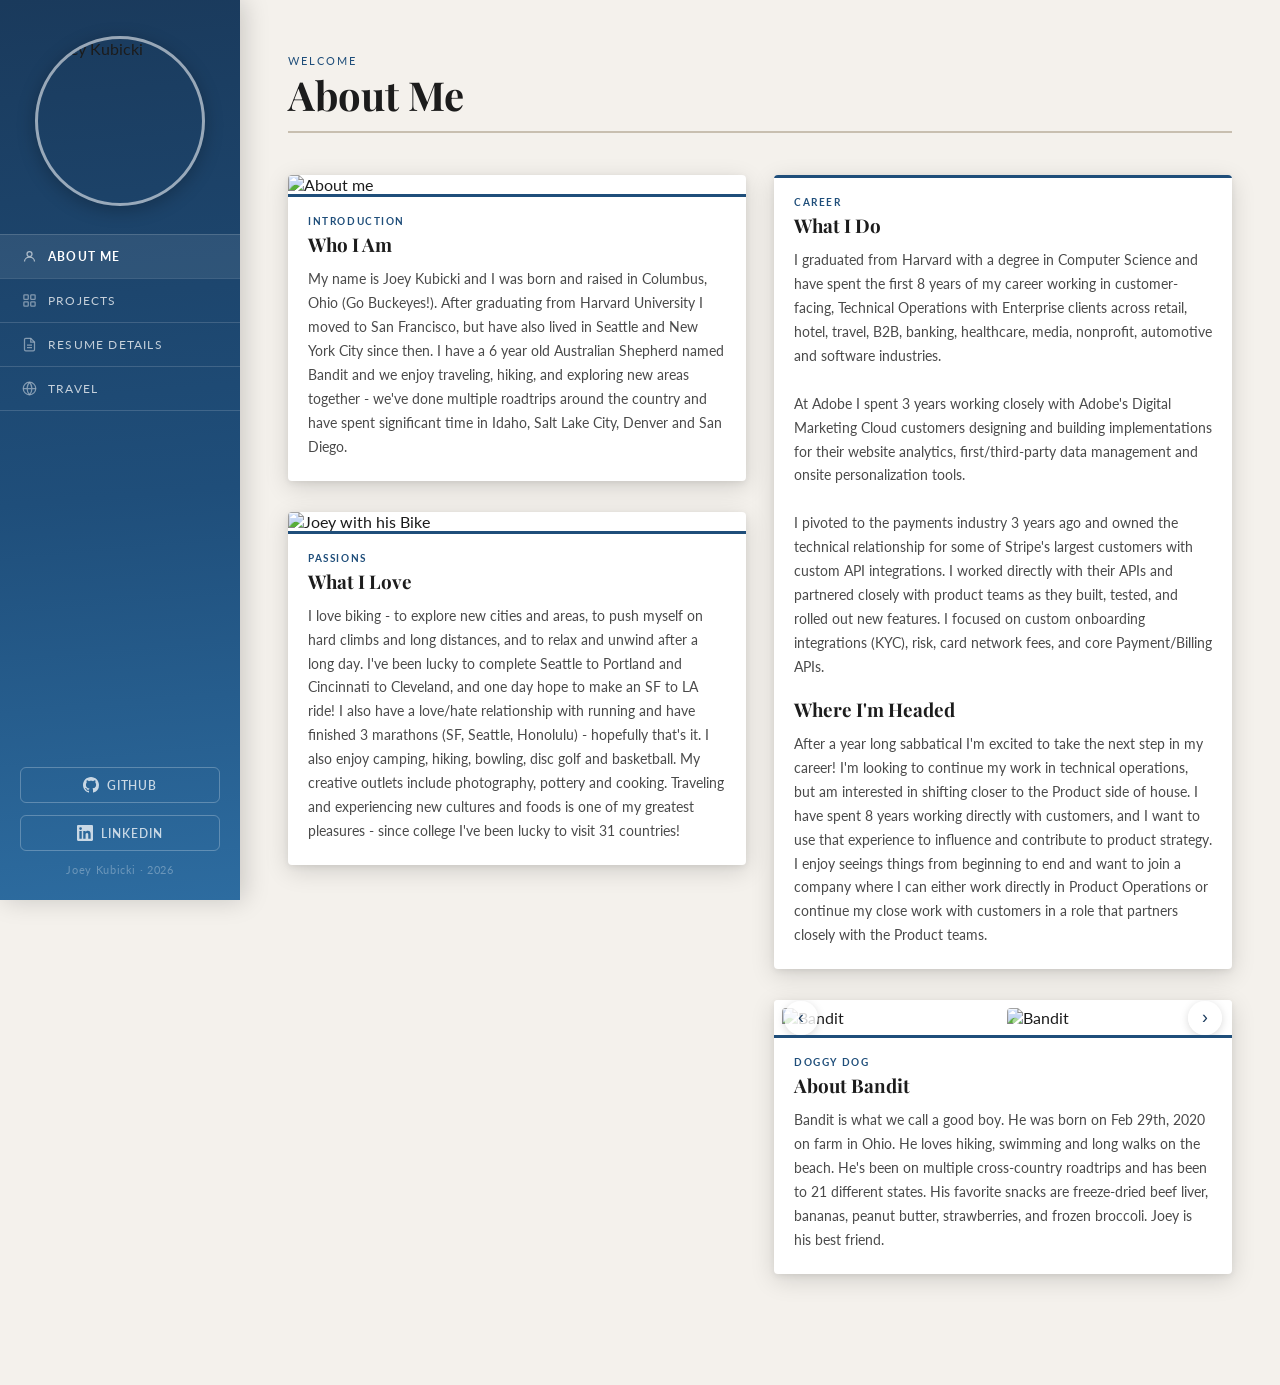
==== index.html @ 1643d54f "update project photos, compression, nav order" ====
<!DOCTYPE html>
<html lang="en">
<head>
  <meta charset="UTF-8" />
  <meta name="viewport" content="width=device-width, initial-scale=1.0"/>
  <title>Joey Kubicki</title>
  <link rel="icon" type="image/png" href="photos/favicon.ico" />
  <link href="https://fonts.googleapis.com/css2?family=Playfair+Display:ital,wght@0,400;0,700;1,400&family=Lato:wght@300;400;700&display=swap" rel="stylesheet"/>
  <link rel="stylesheet" href="styles.css" />
</head>
<body>
<div class="layout">

  <!-- ── MOBILE HEADER ── -->
  <header class="mobile-header">
    <button class="hamburger" id="hamburger" aria-label="Open menu">
      <span></span><span></span><span></span>
    </button>
    <span class="mobile-name">Joey Kubicki</span>
  </header>
  <div class="mobile-overlay" id="mobile-overlay"></div>

  <!-- ── SIDEBAR ── -->
  <aside class="sidebar" id="sidebar">

    <div class="profile-wrap">
      <img src="https://joeykubicki.com/photos/joey-headshot.jpeg" alt="Joey Kubicki" />
    </div>

    <nav>
      <button class="nav-btn active" data-target="about">
        <svg viewBox="0 0 24 24" fill="none" stroke="currentColor" stroke-width="2">
          <circle cx="12" cy="8" r="4"/><path d="M4 20c0-4 3.6-7 8-7s8 3 8 7"/>
        </svg>
        About Me
      </button>
      <button class="nav-btn" data-target="projects">
        <svg viewBox="0 0 24 24" fill="none" stroke="currentColor" stroke-width="2">
          <rect x="3" y="3" width="7" height="7" rx="1"/><rect x="14" y="3" width="7" height="7" rx="1"/>
          <rect x="3" y="14" width="7" height="7" rx="1"/><rect x="14" y="14" width="7" height="7" rx="1"/>
        </svg>
        Projects
      </button>
      <button class="nav-btn" data-target="resume">
        <svg viewBox="0 0 24 24" fill="none" stroke="currentColor" stroke-width="2">
          <path d="M14 2H6a2 2 0 0 0-2 2v16a2 2 0 0 0 2 2h12a2 2 0 0 0 2-2V8z"/>
          <polyline points="14 2 14 8 20 8"/>
          <line x1="8" y1="13" x2="16" y2="13"/>
          <line x1="8" y1="17" x2="16" y2="17"/>
        </svg>
        Resume Details
      </button>
      <button class="nav-btn" data-target="travel">
        <svg viewBox="0 0 24 24" fill="none" stroke="currentColor" stroke-width="2">
          <circle cx="12" cy="12" r="10"/><path d="M2 12h20M12 2a15 15 0 0 1 0 20M12 2a15 15 0 0 0 0 20"/>
        </svg>
        Travel
      </button>
    </nav>

    <div class="sidebar-bottom">
      <a href="https://github.com/joeykubicki" target="_blank" class="github-btn">
    <svg viewBox="0 0 24 24" fill="currentColor" width="16" height="16">
      <path d="M12 0C5.37 0 0 5.37 0 12c0 5.31 3.435 9.795 8.205 11.385.6.105.825-.255.825-.57 0-.285-.015-1.23-.015-2.235-3.015.555-3.795-.735-4.035-1.41-.135-.345-.72-1.41-1.23-1.695-.42-.225-1.02-.78-.015-.795.945-.015 1.62.87 1.845 1.23 1.08 1.815 2.805 1.305 3.495.99.105-.78.42-1.305.765-1.605-2.67-.3-5.46-1.335-5.46-5.925 0-1.305.465-2.385 1.23-3.225-.12-.3-.54-1.53.12-3.18 0 0 1.005-.315 3.3 1.23.96-.27 1.98-.405 3-.405s2.04.135 3 .405c2.295-1.56 3.3-1.23 3.3-1.23.66 1.65.24 2.88.12 3.18.765.84 1.23 1.905 1.23 3.225 0 4.605-2.805 5.625-5.475 5.925.435.375.81 1.095.81 2.22 0 1.605-.015 2.895-.015 3.3 0 .315.225.69.825.57A12.02 12.02 0 0 0 24 12c0-6.63-5.37-12-12-12z"/>
    </svg>
    GitHub
  </a>
      <a href="https://www.linkedin.com/in/joey-kubicki-21ba99b0/" target="_blank" class="linkedin-btn">
        <svg viewBox="0 0 24 24" fill="currentColor" width="16" height="16">
          <path d="M20.45 20.45h-3.554v-5.569c0-1.328-.027-3.037-1.852-3.037-1.853 0-2.136 1.445-2.136 2.939v5.667H9.354V9h3.414v1.561h.046c.477-.9 1.637-1.85 3.37-1.85 3.601 0 4.267 2.37 4.267 5.455v6.286zM5.337 7.433a2.062 2.062 0 0 1-2.063-2.065 2.064 2.064 0 1 1 2.063 2.065zm1.782 13.019H3.555V9h3.564v11.452zM22.225 0H1.771C.792 0 0 .774 0 1.729v20.542C0 23.227.792 24 1.771 24h20.451C23.2 24 24 23.227 24 22.271V1.729C24 .774 23.2 0 22.222 0h.003z"/>
        </svg>
        LinkedIn
      </a>
      <div class="sidebar-footer">Joey Kubicki · 2026</div>
    </div>

  </aside>

  <!-- ── MAIN ── -->
  <main class="main">

    <!-- ══ ABOUT ME ══ -->
    <section id="about" class="section active">
      <div class="section-header">
        <div class="section-label">Welcome</div>
        <h1 class="section-title">About Me</h1>
      </div>
      <div class="newspaper-grid">

        <!-- TILE 1 — real photo -->
        <div class="news-tile">
          <div class="tile-photo">
            <img src="https://joeykubicki.com/photos/about-me-me.jpeg" alt="About me" />
          </div>
          <div class="tile-body">
            <div class="tile-kicker">Introduction</div>
            <div class="tile-headline">Who I Am</div>
            <p class="tile-copy">My name is Joey Kubicki and I was born and raised in Columbus, Ohio (Go Buckeyes!). After graduating from Harvard University I moved to San Francisco, but have also lived in Seattle and New York City since then. 
              I have a 6 year old Australian Shepherd named Bandit and we enjoy traveling, hiking, and exploring new areas together - we've done multiple roadtrips around the country and have spent significant time in Idaho, Salt Lake City, Denver and San Diego. </p>
          </div>
        </div>

        <!-- TILE 2 — placeholder -->
        <div class="news-tile">
          <div class="tile-photo">
            <div class="tile-photo">
            <img src="https://joeykubicki.com/photos/wil-1.jpeg" alt="Joey with his Bike" />
          </div>
          </div>
          <div class="tile-body">
            <div class="tile-kicker">Passions</div>
            <div class="tile-headline">What I Love</div>
            <p class="tile-copy">I love biking - to explore new cities and areas, to push myself on hard climbs and long distances, and to relax and unwind after a long day.
              I've been lucky to complete Seattle to Portland and Cincinnati to Cleveland, and one day hope to make an SF to LA ride! I also have a love/hate relationship with running and have finished 3 marathons (SF, Seattle, Honolulu) - hopefully that's it. 
              I also enjoy camping, hiking, bowling, disc golf and basketball. My creative outlets include photography, pottery and cooking. Traveling and experiencing new cultures and foods is one of my greatest pleasures - since college I've been lucky to visit 31 countries!
               </p>
          </div>
        </div>

        <!-- TILE 3 — placeholder -->
        <div class="news-tile">
          <div class="tile-body">
            <div class="tile-kicker">Career</div>
            <div class="tile-headline">What I Do</div>
            <p class="tile-copy">I graduated from Harvard with a degree in Computer Science and have spent the first 8 years of my career working in customer-facing, Technical Operations 
              with Enterprise clients across retail, hotel, travel, B2B, banking, healthcare, media, nonprofit, automotive and software industries.<br><br>
              
              At Adobe I spent 3 years working closely with Adobe's Digital Marketing Cloud customers designing and building implementations for their website analytics, first/third-party data management and onsite personalization tools.
              
              <br><br>I pivoted to the payments industry 3 years ago and owned the technical relationship for some of Stripe's largest customers with custom API integrations. I worked directly with their APIs
              and partnered closely with product teams as they built, tested, and rolled out new features. I focused on custom onboarding integrations (KYC), risk, card network fees, and core Payment/Billing APIs.</p>

              <br>
              <div class="tile-headline">Where I'm Headed</div>
              <p class="tile-copy">After a year long sabbatical I'm excited to take the next step in my career! I'm looking to continue my work in technical operations, but am interested in shifting closer to the Product side of house.
                I have spent 8 years working directly with customers, and I want to use that experience to influence and contribute to product strategy. I enjoy seeings things from beginning to end and want to join a company where I can
                either work directly in Product Operations or continue my close work with customers in a role that partners closely with the Product teams.

              </p>
          </div>
        </div>

                    <div class="news-tile">
              <div class="tile-photo tile-carousel">
                <div class="carousel-track" id="track-bandit">
                  <div class="carousel-slide-pair">
                    <div class="pair-photo">
                      <img src="https://joeykubicki.com/photos/bandit-1.jpg" alt="Bandit" />
                    </div>
                    <div class="pair-photo">
                      <img src="https://joeykubicki.com/photos/bandit-2.jpg" alt="Bandit" />
                    </div>
                  </div>
                  <div class="carousel-slide-pair">
                    <div class="pair-photo">
                      <img src="https://joeykubicki.com/photos/bandit-3.jpeg" alt="Bandit" />
                    </div>
                    <div class="pair-photo">
                      <img src="https://joeykubicki.com/photos/bandit-4.jpg" alt="Bandit" />
                    </div>
                  </div>
                  <div class="carousel-slide-pair">
                    <div class="pair-photo">
                      <img src="https://joeykubicki.com/photos/bandit-5.jpg" alt="Bandit" />
                    </div>
                    <div class="pair-photo">
                      <img src="https://joeykubicki.com/photos/bandit-6.jpeg" alt="Bandit" />
                    </div>
                  </div>
                </div><!-- closes carousel-track -->
                <button class="carousel-btn carousel-prev" onclick="slidePair('bandit',-1)">&#8249;</button>
                <button class="carousel-btn carousel-next" onclick="slidePair('bandit', 1)">&#8250;</button>
                <div class="carousel-dots" id="dots-bandit">
                  <button class="carousel-dot active" onclick="goToPair('bandit',0)"></button>
                  <button class="carousel-dot" onclick="goToPair('bandit',1)"></button>
                  <button class="carousel-dot" onclick="goToPair('bandit',2)"></button>
                </div>
              </div><!-- closes tile-photo tile-carousel -->
              <div class="tile-body">
                <div class="tile-kicker">Doggy Dog</div>
                <div class="tile-headline">About Bandit</div>
                <p class="tile-copy">Bandit is what we call a good boy. He was born on Feb 29th, 2020 on farm in Ohio. He loves hiking, swimming and long walks on the beach. He's been on multiple cross-country roadtrips and has been to 21 different states.
                  His favorite snacks are freeze-dried beef liver, bananas, peanut butter, strawberries, and frozen broccoli. Joey is his best friend.</p>
              </div>
            </div><!-- closes news-tile -->

      </div>
    </section>

    <!-- ══ TRAVEL ══ -->
    <section id="travel" class="section">
      <div class="section-header">
        <div class="section-label">Adventures</div>
        <h1 class="section-title">Travel</h1>
      </div>
      <div class="trip-tiles">

        <!-- TRIP 1: New Zealand -->
        <div class="trip-tile">
          <div class="trip-left">
            <div class="trip-title">Australia & New Zealand</div>
            <div class="trip-subtitle">January 2026</div>
            <div class="trip-rule"></div>
            <p class="trip-text">A week down under followed by a 12-day roadtrip through Middle Earth! I spent a week in Sydney relaxing at the beaches and exploring the city.
              In a surreal moment, I was able to visit a viewpoint of the Opera House and Harbour Bridge that I drew when I was in high school. After a warm week I headed over Christchurch, NZ
              and picked up my solo campervan for a 12 day adventure. Every day was a mini adventure full of surprise - discovering all the local birds (best song goes to the Tui and most beautiful the Kea), 
              jumping into the cold glacier lakes (miserably refreshing), hiking up into the mountains near glaciers and waterfalls, finding random disc golf courses in small towns and waking up at night only to 
              find a sky full of bright stars and galaxies.
              <br><br>
              <strong>Highlights:</strong> Hiking the Mueller Hut Route, Roy's Peak (for sunrise), and Gertrude's Saddle, seeing a Kea up close (world's only alpine parrot), swimming in Lake Pukaki and Lake Wanaka
            </p>
          </div>
          <div class="carousel" id="carousel-nz">
            <div class="carousel-track" id="track-nz">
              <div class="carousel-slide">
                <img src="https://joeykubicki.com/photos/nz-3.jpg" alt="Sydney Opera House" />
              </div>
              <div class="carousel-slide">
                <img src="https://joeykubicki.com/photos/nz-1.jpg" alt="Mt. Roy" />
              </div>
              <div class="carousel-slide">
                <img src="https://joeykubicki.com/photos/nz-2.jpg" alt="New Zealand" />
              </div>
              <div class="carousel-slide">
                <img src="https://joeykubicki.com/photos/nz-4.jpg" alt="New Zealand" />
              </div>
              <div class="carousel-slide">
                <img src="https://joeykubicki.com/photos/nz-5.jpg" alt="New Zealand" />
              </div>
            </div>
            <button class="carousel-btn carousel-prev" onclick="slide('nz',-1)">&#8249;</button>
            <button class="carousel-btn carousel-next" onclick="slide('nz', 1)">&#8250;</button>
            <div class="carousel-dots" id="dots-nz">
              <button class="carousel-dot active" onclick="goTo('nz',0)"></button>
              <button class="carousel-dot" onclick="goTo('nz',1)"></button>
              <button class="carousel-dot" onclick="goTo('nz',2)"></button>
              <button class="carousel-dot" onclick="goTo('nz',3)"></button>
              <button class="carousel-dot" onclick="goTo('nz',4)"></button>
            </div>
          </div>
        </div>

        <!-- PLACEHOLDER 2 -->
        <div class="trip-tile">
          <div class="trip-left">
            <div class="trip-title">Taiwan</div>
            <div class="trip-subtitle">December 2025</div>
            <div class="trip-rule"></div>
            <p class="trip-text">A journey around the whole island! A two week trip quickly turned into a full month exploring - starting in Taipei and going clockwise through
              Taichung, Tainan, Kaohsiung, Taitung, Hualien and back to Taipei. Countless bowls of beef noodle soup. More milk tea, peanut ice cream rolls and tofu pudding than 
              I care to admit. Michelin recommended food around every corner and oftentimes just a simple food stall.
              <br><br>
              I'll miss the kind, respectful and genuine people. The ice cream truck jingles which were really the neighborhood trash pickups. 
              Riding around town on the uBikes and exploring small alleyways for local coffee shops. And all the nature you could ask for! Beautiful ocean and mountain
              backdrops. Monkeys running around the trails and butterflies crossing your path when you least expect it. A hiking and biking paradise~~
              <br><br>
              <strong>Highlights:</strong> Night markets (too many to list), biking through Taroko Gorge, NYE fireworks in front of Taipei Tower
              <br>
            </p>
          </div>
          <div class="carousel" id="carousel-tw">
            <div class="carousel-track" id="track-tw">
              <div class="carousel-slide">
                <img src="https://joeykubicki.com/photos/tw-1.jpg" alt="Taipei Tower" />
              </div>
              <div class="carousel-slide">
                <img src="https://joeykubicki.com/photos/tw-2.jpg" alt="Taroko Gorge" />
              </div>
              <div class="carousel-slide">
                <img src="https://joeykubicki.com/photos/tw-3.jpg" alt="Taiwan" />
              </div>
              <div class="carousel-slide">
                <img src="https://joeykubicki.com/photos/tw-4.jpg" alt="Taiwan" />
              </div>
            </div>
            <button class="carousel-btn carousel-prev" onclick="slide('tw',-1)">&#8249;</button>
            <button class="carousel-btn carousel-next" onclick="slide('tw', 1)">&#8250;</button>
            <div class="carousel-dots" id="dots-tw">
              <button class="carousel-dot active" onclick="goTo('tw',0)"></button>
              <button class="carousel-dot" onclick="goTo('tw',1)"></button>
              <button class="carousel-dot" onclick="goTo('tw',2)"></button>
              <button class="carousel-dot" onclick="goTo('tw',3)"></button>
            </div>
          </div>
        </div>

        <!-- PLACEHOLDER 3 -->
        <div class="trip-tile">
          <div class="trip-left">
            <div class="trip-title">India & Hong Kong</div>
            <div class="trip-subtitle">December 2026</div>
            <div class="trip-rule"></div>
            <p class="trip-text">Old and new! I had ~2 weeks to fill between my time in Nepal and Taiwan, so first decided to fly into Delhi so I could see the Taj Mahal.
              Then I had a very nostalgic week in Hong Kong, which was the first place I ever solo-traveled to almost 10 years prior.
              India was definitely chaotic, but so full of history and longstanding culture! The tuk tuks were speedy, the various forts and temples majestic, and the city centers
              full of life. The Taj Mahal was an architectural masterpiece and I hope I can go back some day to explore more cities throughout India.
              Hong Kong ended up being a reunion in so many ways! The timing was so crazy as I was able to meet up with two old college friends, one of my first post-grad, coworker buddies, and a friend from Seattle.
              I revisited my favorite parks and walking paths in the city. My mom's side of the family is from HK so all the food carried a bit of that nostalgic taste.
              <br><br>
              <strong>Highlights: </strong>Sunrise at the Taj Mahal, local Punjabi cuisine (chole bhature), all the dim sum, Victoria Peak hike at night
            </p>
          </div>
          <div class="carousel" id="carousel-ihk">
            <div class="carousel-track" id="track-ihk">
              <div class="carousel-slide">
                <img src="https://joeykubicki.com/photos/ihk-1.jpg" />
              </div>
              <div class="carousel-slide">
                <img src="https://joeykubicki.com/photos/ihk-2.jpg"/>
              </div>
              <div class="carousel-slide">
                <img src="https://joeykubicki.com/photos/ihk-3.jpg" />
              </div>
              <div class="carousel-slide">
                <img src="https://joeykubicki.com/photos/ihk-4.jpg" />
              </div>
              <div class="carousel-slide">
                <img src="https://joeykubicki.com/photos/ihk-5.jpg" />
              </div>
            </div>
            <button class="carousel-btn carousel-prev" onclick="slide('ihk',-1)">&#8249;</button>
            <button class="carousel-btn carousel-next" onclick="slide('ihk', 1)">&#8250;</button>
            <div class="carousel-dots" id="dots-ihk">
              <button class="carousel-dot active" onclick="goTo('ihk',0)"></button>
              <button class="carousel-dot" onclick="goTo('ihk',1)"></button>
              <button class="carousel-dot" onclick="goTo('ihk',2)"></button>
              <button class="carousel-dot" onclick="goTo('ihk',3)"></button>
              <button class="carousel-dot" onclick="goTo('ihk',4)"></button>
            </div>
          </div>
        </div>

        <!-- PLACEHOLDER 4 -->
        <div class="trip-tile">
          <div class="trip-left">
            <div class="trip-title">Nepal</div>
            <div class="trip-subtitle">November 2025</div>
            <div class="trip-rule"></div>
            <p class="trip-text">Up, up and away! Nepal, you took my breath away (both figuratively and literally)! Flying into and out of the world's most dangerous airport, 
              12 days of trekking between remote mountain towns, dodging yaks and donkeys on the trail, discovering new mountains each day, gasping for breath as we climbed up to 18,500ft,
               and watching Mt. Everest glow in the sunset.
              <br><br>
              Making new friends in tea houses, huddling around the yak poo stoves for warmth, sleeping in the freezing cold (the single digit nights were something else), 
              and eating way too much dal bhat and fried noodles with the green chili sauce (iykyk). Such a humbling and memorable experience to say the least! I'm not sure when, but I'll be back...
              <br><br>
              <strong>Highlights: </strong>Shopping for gear in Thamel, Durbar Square, every single day of hiking...
            </p>
          </div>
          <div class="carousel" id="carousel-np">
            <div class="carousel-track" id="track-np">
              <div class="carousel-slide">
                <img src="https://joeykubicki.com/photos/np-1.jpg" />
              </div>
              <div class="carousel-slide">
                <img src="https://joeykubicki.com/photos/np-2.jpg"/>
              </div>
              <div class="carousel-slide">
                <img src="https://joeykubicki.com/photos/np-3.jpg" />
              </div>
              <div class="carousel-slide">
                <img src="https://joeykubicki.com/photos/np-4.jpg" />
              </div>
              <div class="carousel-slide">
                <img src="https://joeykubicki.com/photos/np-5.jpg" />
              </div>
            </div>
            <button class="carousel-btn carousel-prev" onclick="slide('np',-1)">&#8249;</button>
            <button class="carousel-btn carousel-next" onclick="slide('np', 1)">&#8250;</button>
            <div class="carousel-dots" id="dots-np">
              <button class="carousel-dot active" onclick="goTo('np',0)"></button>
              <button class="carousel-dot" onclick="goTo('np',1)"></button>
              <button class="carousel-dot" onclick="goTo('np',2)"></button>
              <button class="carousel-dot" onclick="goTo('np',3)"></button>
              <button class="carousel-dot" onclick="goTo('np',4)"></button>
            </div>
          </div>
        </div>

        <div class="trip-tile">
          <div class="trip-left">
            <div class="trip-title">Egypt and Turkey</div>
            <div class="trip-subtitle">October 2025</div>
            <div class="trip-rule"></div>
            <p class="trip-text">Time for a history lesson! Egypt was truly a historical wonderland. Flew into Cairo first to see the Great Pyramids, headed down to Aswan and spent time in the Nubian villages, 
              and then traveled up the Nile River towards Luxor stopping at dozens of temples and the Valley of the Kings. I tried camel meat (very delicious!), had mango tea with friendly strangers, and walked through
              the old markets.
              <br><br>
              In Turkey I spent a week in Istanbul visiting the famous mosques, ate street corn and walked through the spice markets. I ran along the Sea of Marmara and took the ferries between Europe and Asia.
              I flew to Cappadocia hiked around the fairy chimneys (cone shaped rock formations) and through the ancient valleys with no cell signal.
              <br><br>
              <strong>Highlights: </strong> Pyramids, Al-Muizz Street, Luxor Temple, hiking in the Red, Love and Pigeon Valleys
            </p>
          </div>
          <div class="carousel" id="carousel-te">
            <div class="carousel-track" id="track-te">
            <div class="carousel-slide">
                <img src="https://joeykubicki.com/photos/te-1.jpg" />
              </div>
              <div class="carousel-slide">
                <img src="https://joeykubicki.com/photos/te-2.jpg"/>
              </div>
              <div class="carousel-slide">
                <img src="https://joeykubicki.com/photos/te-3.jpg" />
              </div>
              <div class="carousel-slide">
                <img src="https://joeykubicki.com/photos/te-4.jpg" />
              </div>
              <div class="carousel-slide">
                <img src="https://joeykubicki.com/photos/te-5.jpg" />
              </div>
              <div class="carousel-slide">
                <img src="https://joeykubicki.com/photos/te-6.jpg" />
              </div>
            </div>
            <button class="carousel-btn carousel-prev" onclick="slide('te',-1)">&#8249;</button>
            <button class="carousel-btn carousel-next" onclick="slide('te', 1)">&#8250;</button>
            <div class="carousel-dots" id="dots-te">
              <button class="carousel-dot active" onclick="goTo('te',0)"></button>
              <button class="carousel-dot" onclick="goTo('te',1)"></button>
              <button class="carousel-dot" onclick="goTo('te',2)"></button>
              <button class="carousel-dot" onclick="goTo('te',3)"></button>
              <button class="carousel-dot" onclick="goTo('te',4)"></button>
              <button class="carousel-dot" onclick="goTo('te',5)"></button>
            </div>
          </div>
        </div>

        <div class="trip-tile">
          <div class="trip-left">
            <div class="trip-title">Central to East Europe</div>
            <div class="trip-subtitle">September 2025</div>
            <div class="trip-rule"></div>
            <p class="trip-text">I love trains! Started in Munich where I ran into some old friends, ate some meatloaf, sausage and schnitzel, and explored the city. I took a day trip to Salzburg, Austria where Mozart was born.
              Then I headed to Prague where I explored the famous Castle grounds and also biked 40km to another rural castle. From there I went to Vienna and saw more palaces and beautiful architecture. 
              I took a fun day at a local amusement park and then made my way to Budapest. Once again, more castles, parks, schnitzel and riverside walks. Finally, I flew over to Athens for a short trip to see
              the famous Acropolis and Greek mythology landmarks - in addition, I took a day trip to a nearby island and rented a moped for the day to ride around from beach to beach.
              <br><br>
              <strong>Highlights: </strong>Seeing old friends in Munich, Fortress Hohensalzburg, biking to Karlštejn, Prater amusement park, walking across Budapest bridge, climbing up to the Acropolis

            </p>
          </div>
          <div class="carousel" id="carousel-ce">
            <div class="carousel-track" id="track-ce">
              <div class="carousel-slide">
                <img src="https://joeykubicki.com/photos/ce-1.jpg" />
              </div>
              <div class="carousel-slide">
                <img src="https://joeykubicki.com/photos/ce-2.jpg"/>
              </div>
              <div class="carousel-slide">
                <img src="https://joeykubicki.com/photos/ce-3.jpg" />
              </div>
              <div class="carousel-slide">
                <img src="https://joeykubicki.com/photos/ce-4.jpg" />
              </div>
              <div class="carousel-slide">
                <img src="https://joeykubicki.com/photos/ce-5.jpg" />
              </div>
              <div class="carousel-slide">
                <img src="https://joeykubicki.com/photos/ce-6.jpg" />
              </div>
            </div>
            <button class="carousel-btn carousel-prev" onclick="slide('ce',-1)">&#8249;</button>
            <button class="carousel-btn carousel-next" onclick="slide('ce', 1)">&#8250;</button>
            <div class="carousel-dots" id="dots-ce">
              <button class="carousel-dot active" onclick="goTo('ce',0)"></button>
              <button class="carousel-dot" onclick="goTo('ce',1)"></button>
              <button class="carousel-dot" onclick="goTo('ce',2)"></button>
              <button class="carousel-dot" onclick="goTo('ce',3)"></button>
              <button class="carousel-dot" onclick="goTo('ce',4)"></button>
              <button class="carousel-dot" onclick="goTo('ce',5)"></button>
            </div>
          </div>
        </div>

        <div class="trip-tile">
          <div class="trip-left">
            <div class="trip-title">Iceland</div>
            <div class="trip-subtitle">July 2025</div>
            <div class="trip-rule"></div>
            <p class="trip-text">11 days and 2000+ miles of driving around the Ring Road! What a beautiful , humbling and surreal adventure full of waterfalls, glaciers, volcanos, fjords and hot dogs. I rented a campervan in Reykjavík, stopped by the famous Blue Lagoon for a dip and then started my journey counterclockwise. 
              It was amazing how the terrain changed each day - I saw massive waterfalls and mossy canyons at the start with a bit of overcast weather. I walked along the cliffs of a nearby island spotting the Puffins visiting in the summer. As I made my way farther along the SE coast I ran into glaciers and a beach with giant chunks of ice 
              floating onto shore. As I got farther up the East coast the weather became warm and sunny and starting driving around the fjords with huge mountains. I got to drive down the famous road from Secret Life of Walter Mitty (the longboard scene) into Seydisfjordur 
              where I went for a beautiful hike with nobody around. Then along the Northern part of the island I went inland through the valleys and saw (you guessed it) more waterfalls. On my last day before heading back to Reykjavík I was lucky enough to see an arctic fox!
              <br><br>
              <strong>Highlights: </strong>Svínafellsjökull Glacier, Mulagljufur Canyon, Diamond Beach, Puffins, waterfall and cliff-side campsites

            </p>
          </div>
          <div class="carousel" id="carousel-ic">
            <div class="carousel-track" id="track-ic">
              <div class="carousel-slide">
                <img src="https://joeykubicki.com/photos/ic-1.jpg" />
              </div>
              <div class="carousel-slide">
                <img src="https://joeykubicki.com/photos/ic-2.jpg"/>
              </div>
              <div class="carousel-slide">
                <img src="https://joeykubicki.com/photos/ic-3.jpg" />
              </div>
              <div class="carousel-slide">
                <img src="https://joeykubicki.com/photos/ic-4.jpg" />
              </div>
              <div class="carousel-slide">
                <img src="https://joeykubicki.com/photos/ic-5.jpg" />
              </div>
            </div>
            <button class="carousel-btn carousel-prev" onclick="slide('ic',-1)">&#8249;</button>
            <button class="carousel-btn carousel-next" onclick="slide('ic', 1)">&#8250;</button>
            <div class="carousel-dots" id="dots-ic">
              <button class="carousel-dot active" onclick="goTo('ic',0)"></button>
              <button class="carousel-dot" onclick="goTo('ic',1)"></button>
              <button class="carousel-dot" onclick="goTo('ic',2)"></button>
              <button class="carousel-dot" onclick="goTo('ic',3)"></button>
              <button class="carousel-dot" onclick="goTo('ic',4)"></button>
            </div>
          </div>
        </div>

      </div>
    </section>

    <!-- ══ PROJECTS ══ -->
    <section id="projects" class="section">
  <div class="section-header resume-header">
    <div class="resume-header-left">
      <div class="section-label">Work</div>
      <h1 class="section-title">Projects</h1>
    </div>
    <a href="https://github.com/joeykubicki" target="_blank" class="download-btn">
      <svg viewBox="0 0 24 24" fill="currentColor" width="16" height="16">
        <path d="M12 0C5.37 0 0 5.37 0 12c0 5.31 3.435 9.795 8.205 11.385.6.105.825-.255.825-.57 0-.285-.015-1.23-.015-2.235-3.015.555-3.795-.735-4.035-1.41-.135-.345-.72-1.41-1.23-1.695-.42-.225-1.02-.78-.015-.795.945-.015 1.62.87 1.845 1.23 1.08 1.815 2.805 1.305 3.495.99.105-.78.42-1.305.765-1.605-2.67-.3-5.46-1.335-5.46-5.925 0-1.305.465-2.385 1.23-3.225-.12-.3-.54-1.53.12-3.18 0 0 1.005-.315 3.3 1.23.96-.27 1.98-.405 3-.405s2.04.135 3 .405c2.295-1.56 3.3-1.23 3.3-1.23.66 1.65.24 2.88.12 3.18.765.84 1.23 1.905 1.23 3.225 0 4.605-2.805 5.625-5.475 5.925.435.375.81 1.095.81 2.22 0 1.605-.015 2.895-.015 3.3 0 .315.225.69.825.57A12.02 12.02 0 0 0 24 12c0-6.63-5.37-12-12-12z"/>
      </svg>
      View GitHub
    </a>
  </div>

  <div class="newspaper-grid">
    <!-- TILE 0 — Travel Tracker (live) -->
<div class="news-tile">
  <div class="tile-photo">
    <img src="https://joeykubicki.com/photos/travel-tracker-1.png" alt="Travel Tracker" />
  </div>
  <div class="tile-body">
    <div class="tile-kicker">Web App / Firebase / Leaflet</div>
    <div class="tile-headline">Travel Tracker</div>
    <p class="tile-copy">A quick and easy application to track all of the National Parks, States, and Countries that you have visited
      with the ability to save memories and favorite parts about each area. Sign in using your Google Authentication to save your own profile!</p>
    <a href="/travel-tracker-2/" target="_blank" rel="noopener" class="tile-cta">
      Give it a try!
    </a>
  </div>
</div>

    <!-- TILE 2 — Math Flashcards (live, pair carousel) -->
    <div class="news-tile">
      <div class="tile-photo tile-carousel">
        <div class="carousel-track" id="track-math">
      <div class="carousel-slide-triple">
        <div class="triple-photo">
          <img src="https://joeykubicki.com/photos/mc-1.png" alt="Math Flashcards" />
        </div>
        <div class="triple-photo">
          <img src="https://joeykubicki.com/photos/mc-2.png" alt="Math Flashcards" />
        </div>
        <div class="triple-photo">
          <img src="https://joeykubicki.com/photos/mc-3.png" alt="Math Flashcards" />
        </div>
      </div>
      <div class="carousel-slide-triple">
        <div class="triple-photo">
          <img src="https://joeykubicki.com/photos/mc-4.png" alt="Math Flashcards" />
        </div>
        <div class="triple-photo">
          <img src="https://joeykubicki.com/photos/mc-5.png" alt="Math Flashcards" />
        </div>
        <div class="triple-photo">
          <img src="https://joeykubicki.com/photos/mc-6.png" alt="Math Flashcards" />
        </div>
      </div>
    </div>
        <button class="carousel-btn carousel-prev" onclick="slidePair('math',-1)">&#8249;</button>
        <button class="carousel-btn carousel-next" onclick="slidePair('math', 1)">&#8250;</button>
        <div class="carousel-dots" id="dots-math">
          <button class="carousel-dot active" onclick="goToPair('math',0)"></button>
          <button class="carousel-dot" onclick="goToPair('math',1)"></button>
        </div>
      </div><!-- closes tile-photo tile-carousel -->
      <div class="tile-body">
        <div class="tile-kicker">iOS / Web App</div>
        <div class="tile-headline">Math Flashcards</div>
        <p class="tile-copy">I made an Android version of this mobile-app ~12 years ago. I have always been passionate about education technology and wanted to build a tool that kids could use to practice
          some basic arithmetic. I reworked the Android application into an iOS version where you can select from Addition, Subtraction, Multiplication and Division with adjustable difficulty settings. I also included some
          other challenge modes (percentages, square roots, order of operations) and allow users to save test results and high scores.
        </p>
        <a href="/math-counts/" target="_blank" rel="noopener" class="tile-cta">
          Open Web App
        </a>
      </div>
    </div>

    <!-- TILE 1 — Food Recs (single photo carousel) -->
    <div class="news-tile">
      <div class="tile-photo tile-carousel">
        <div class="carousel-track" id="track-food">
          <div class="carousel-slide">
            <img src="https://joeykubicki.com/photos/food-recs-1.png" alt="" />
          </div>
          <div class="carousel-slide">
            <img src="https://joeykubicki.com/photos/food-recs-2.png" alt="" />
          </div>
          <div class="carousel-slide">
            <img src="https://joeykubicki.com/photos/food-recs-3.png" alt="" />
          </div>
          <div class="carousel-slide">
            <img src="https://joeykubicki.com/photos/food-recs-4.png" alt="" />
          </div>
        </div><!-- closes carousel-track -->
        <button class="carousel-btn carousel-prev" onclick="slide('food',-1)">&#8249;</button>
        <button class="carousel-btn carousel-next" onclick="slide('food', 1)">&#8250;</button>
        <div class="carousel-dots" id="dots-food">
          <button class="carousel-dot active" onclick="goTo('food',0)"></button>
          <button class="carousel-dot" onclick="goTo('food',1)"></button>
          <button class="carousel-dot" onclick="goTo('food',2)"></button>
          <button class="carousel-dot" onclick="goTo('food',3)"></button>
        </div>
      </div><!-- closes tile-photo tile-carousel -->
      <div class="tile-body">
        <div class="tile-kicker">Web App / JavaScript / APIs</div>
        <div class="tile-headline">Food Recommendations</div>
        <p class="tile-copy">A personal project to help me find restaurant recommendations in new cities! I've been wanting to get more experience using Claude code and also practice using APIs again -
          this web-app primarily uses the Google Maps and Places API to gather and display recommendations using an algorithm to pull top-rated restaurants in the city of your choice. I also built in
          an "Ask AI" feature using the OpenAI API to provide another way of looking up more niche recommendations.
        </p>
      </div>
    </div>

    <!-- TILE 3 — Website (single photo) -->
    <div class="news-tile">
      <div class="tile-photo">
        <img src="https://joeykubicki.com/photos/website-1.jpg" alt="Personal Website" />
      </div>
      <div class="tile-body">
        <div class="tile-kicker">JavaScript / HTML / CSS</div>
        <div class="tile-headline">Website</div>
        <p class="tile-copy">Made the old-fashioned way! A quick refresher on web development to reacquaint myself with JS/HTML/CSS and spinning up a new domain and server - plus some fun practicing my web design skills.</p>
      </div>
    </div>

  </div><!-- closes newspaper-grid -->
</section>

    <!-- ══ RESUME ══ -->
    <section id="resume" class="section">

      <div class="section-header resume-header">
        <div class="resume-header-left">
          <div class="section-label">Background</div>
          <h1 class="section-title">Resume Details</h1>
        </div>
        <a href="https://joeykubicki.com/Joey_Kubicki_Resume.pdf" download="Joey_Kubicki_Resume.pdf" class="download-btn">
          <svg viewBox="0 0 24 24" fill="none" stroke="currentColor" stroke-width="2" width="16" height="16">
            <path d="M21 15v4a2 2 0 0 1-2 2H5a2 2 0 0 1-2-2v-4"/>
            <polyline points="7 10 12 15 17 10"/>
            <line x1="12" y1="15" x2="12" y2="3"/>
          </svg>
          Download Resume
        </a>
      </div>

      <!-- WORK EXPERIENCE -->
      <div class="resume-section">
        <h2 class="resume-section-title">Work Experience</h2>

        <!-- Stripe -->
        <div class="resume-job">
          <div class="resume-job-header">
            <div class="resume-job-left">
              <div class="resume-company">Stripe, Inc.</div>
              <div class="resume-location">Technical Account Manager SaaS Platforms</div>
            </div>
            <div class="resume-job-right">
              <div class="resume-role">New York, NY</div>
              <div class="resume-dates">May 2022 – April 2025</div>
            </div>
          </div>
          <ul class="resume-bullets">
            <li>Accelerated the payment success of Stripe's largest users who process more than $100B annually</li>
            <li>Delivered strategic and data-driven business insights on merchant onboarding, payment performance, fraud prevention, risk management, 1099 tax reporting, and regulatory compliance.</li>
            <li>Navigated cross-functional partnerships with product, engineering, and operations teams. Guided new feature requests and led rollouts, integration deployments, and managed key processing events.</li>
            <li>Worked with Stripe's core Payments APIs, Billing features, KYC verifications, and card network fees.</li>
            <li>Focused on top SaaS Platforms navigating custom API integrations that white-label the Stripe experience</li>
            <li>Helped users update onboarding processes related to regulatory changes and risk-based assessments.</li>
          </ul>
        </div>

        <div class="resume-divider"></div>

        <!-- Adobe TAM -->
        <div class="resume-job">
          <div class="resume-job-header">
            <div class="resume-job-left">
              <div class="resume-company">Adobe Systems</div>
              <div class="resume-location">Technical Account Manager</div>
            </div>
            <div class="resume-job-right">
              <div class="resume-role">Seattle, WA</div>
              <div class="resume-dates">March 2021 – April 2022</div>
            </div>
          </div>
          <ul class="resume-bullets">
            <li>Developed and executed plans to monitor overall technical health, drive solution adoption across the product suite, mitigate deployment risks, and validate solution architecture.</li>
            <li>Led strategic roadmap and issue resolution conversations across internal product, engineering, consulting, and account teams, and facilitated communication back to customer senior leadership.</li>
            <li>Identified and facilitated new opportunities for customers to engage with engineering, support, and consulting teams to drive product development.</li>
          </ul>
        </div>

        <div class="resume-divider"></div>

        <!-- Adobe Consultant -->
        <div class="resume-job">
          <div class="resume-job-header">
            <div class="resume-job-left">
              <div class="resume-company">Adobe Systems</div>
              <div class="resume-location">Technical Consultant, Success Services</div>
            </div>
            <div class="resume-job-right">
              <div class="resume-role">San Francisco, CA</div>
              <div class="resume-dates">Jan 2019 – Feb 2021</div>
            </div>
          </div>
          <ul class="resume-bullets">
            <li>Designed and delivered tune-up programs to provide customers with technical updates, strategic guidance, and solution roadmaps to drive immediate and long-term value with their licensed solutions.</li>
            <li>Collaborated with Adobe account teams to scope license renewals following the custom tune-up programs, resulting in $2M+ in recurring book of business.</li>
            <li>Developed digital marketing strategies for B2C and B2B customers across retail, hotel, travel, banking, healthcare, global media, and high-tech industries.</li>
          </ul>
        </div>

        <div class="resume-divider"></div>

        <!-- Adobe Implementation -->
        <div class="resume-job">
          <div class="resume-job-header">
            <div class="resume-job-left">
              <div class="resume-company">Adobe Systems</div>
              <div class="resume-location">Technical Consultant, Implementation</div>
            </div>
            <div class="resume-job-right">
              <div class="resume-role">San Francisco, CA</div>
              <div class="resume-dates">July 2017 – Dec 2018</div>
            </div>
          </div>
          <ul class="resume-bullets">
            <li>Scoped and delivered solution implementations for Adobe's data management platform.</li>
            <li>Connected customer data systems and built audiences for activation across search, social, and display marketing channels for both B2C and B2B customers.</li>
            <li>Created and conducted customer facing and internal workshops as the subject-matter-expert for APIs, Identity Management, and the Experience Cloud Mobile SDK.</li>
          </ul>
        </div>

      </div>

      <!-- EDUCATION -->
      <div class="resume-section">
        <h2 class="resume-section-title">Education</h2>
        <div class="resume-job">
          <div class="resume-job-header">
            <div class="resume-job-left">
              <div class="resume-company">Harvard University</div>
              <div class="resume-location">Cambridge, MA</div>
            </div>
            <div class="resume-job-right">
              <div class="resume-role">B.A. Computer Science</div>
              <div class="resume-dates">2014 – 2017</div>
            </div>
          </div>
        </div>
      </div>

      <!-- TECHNICAL & INTERESTS -->
      <div class="resume-section">
        <h2 class="resume-section-title">Technical Experience</h2>
        <p class="resume-tags">APIs · SQL · Android/iOS · Java · Python · Web Development (HTML/CSS/JS)</p>
      </div>

      <div class="resume-section">
        <h2 class="resume-section-title">Interests</h2>
        <p class="resume-tags">Cycling · Running · Hiking · Pottery · Basketball · Camping · Traveling · Adventures with my dog</p>
      </div>

    </section>

  </main>
</div>

<script src="main.js"></script>
<script defer src="https://static.cloudflareinsights.com/beacon.min.js/v8c78df7c7c0f484497ecbca7046644da1771523124516" integrity="sha512-8DS7rgIrAmghBFwoOTujcf6D9rXvH8xm8JQ1Ja01h9QX8EzXldiszufYa4IFfKdLUKTTrnSFXLDkUEOTrZQ8Qg==" data-cf-beacon='{"version":"2024.11.0","token":"3d6b1cee0ce046c19cf2cc5633c2451e","r":1,"server_timing":{"name":{"cfCacheStatus":true,"cfEdge":true,"cfExtPri":true,"cfL4":true,"cfOrigin":true,"cfSpeedBrain":true},"location_startswith":null}}' crossorigin="anonymous"></script>
</body>
</html>
---- styles.css ----
*, *::before, *::after { box-sizing: border-box; margin: 0; padding: 0; }

:root {
  --sidebar-width: 240px;
  --blue-dark: #1a3a5c;
  --blue-mid: #1f4e7a;
  --blue-light: #2d6ca0;
  --blue-accent: #4a90c4;
  --page-bg: #f4f1ec;
  --tile-bg: #ffffff;
  --ink: #1c1c1c;
  --ink-light: #4a4a4a;
  --rule: #c8bfb0;
  --shadow: 0 8px 32px rgba(0,0,0,0.13), 0 2px 8px rgba(0,0,0,0.08);
  --shadow-tile: 0 6px 24px rgba(0,0,0,0.14), 0 2px 6px rgba(0,0,0,0.07);
}

html, body {
  height: 100%;
  font-family: 'Lato', sans-serif;
  background: var(--page-bg);
  color: var(--ink);
}

.layout {
  display: flex;
  min-height: 100vh;
}

/* ── SIDEBAR ── */
.sidebar {
  width: var(--sidebar-width);
  min-height: 100vh;
  background: linear-gradient(175deg, var(--blue-dark) 0%, var(--blue-mid) 55%, var(--blue-light) 100%);
  display: flex;
  flex-direction: column;
  align-items: center;
  padding: 36px 0 0;
  position: fixed;
  top: 0; left: 0; bottom: 0;
  z-index: 100;
  box-shadow: 4px 0 24px rgba(0,0,0,0.18);
}

.profile-wrap {
  width: 170px; height: 170px;
  border-radius: 50%;
  border: 3px solid rgba(255,255,255,0.55);
  overflow: hidden;
  margin-bottom: 28px;
  box-shadow: 0 4px 18px rgba(0,0,0,0.25);
  flex-shrink: 0;
}

.profile-wrap img {
  width: 100%; height: 100%; object-fit: cover; display: block;
}

/* ── NAV ── */
nav {
  width: 100%;
  display: flex;
  flex-direction: column;
  gap: 0;
  padding: 0;
}

.nav-btn {
  display: flex;
  align-items: center;
  gap: 11px;
  padding: 14px 22px;
  border-radius: 0;
  color: rgba(255,255,255,0.75);
  font-family: 'Lato', sans-serif;
  font-weight: 400;
  cursor: pointer;
  border: none;
  border-top: 1px solid rgba(255,255,255,0.15);
  background: transparent;
  transition: background 0.2s, color 0.2s;
  user-select: none;
  text-transform: uppercase;
  font-size: 0.75rem;
  letter-spacing: 0.1em;
  width: 100%;
  text-align: left;
}

.nav-btn:last-child {
  border-bottom: 1px solid rgba(255,255,255,0.15);
}

.nav-btn:hover {
  background: rgba(255,255,255,0.1);
  color: #ffffff;
}

.nav-btn.active {
  background: rgba(255,255,255,0.08);
  color: #fff;
  font-weight: 700;
}

.nav-btn svg {
  width: 15px; height: 15px; opacity: 0.6; flex-shrink: 0;
}

/* ── SIDEBAR BOTTOM ── */
.sidebar-bottom {
  margin-top: auto;
  width: 100%;
  display: flex;
  flex-direction: column;
  align-items: center;
  gap: 12px;
  padding-bottom: 24px;
}

.github-btn {
  display: flex;
  align-items: center;
  justify-content: center;
  gap: 8px;
  margin: 0 20px;
  width: calc(100% - 40px);
  padding: 9px 16px;
  border: 1px solid rgba(255,255,255,0.25);
  border-radius: 6px;
  color: rgba(255,255,255,0.75);
  text-decoration: none;
  font-family: 'Lato', sans-serif;
  font-size: 0.75rem;
  font-weight: 600;
  letter-spacing: 0.08em;
  text-transform: uppercase;
  transition: background 0.2s, color 0.2s, border-color 0.2s;
}

.github-btn:hover {
  background: rgba(255,255,255,0.12);
  border-color: rgba(255,255,255,0.45);
  color: #ffffff;
}

.linkedin-btn {
  display: flex;
  align-items: center;
  justify-content: center;
  gap: 8px;
  margin: 0 20px;
  width: calc(100% - 40px);
  padding: 9px 16px;
  border: 1px solid rgba(255,255,255,0.25);
  border-radius: 6px;
  color: rgba(255,255,255,0.75);
  text-decoration: none;
  font-family: 'Lato', sans-serif;
  font-size: 0.75rem;
  font-weight: 600;
  letter-spacing: 0.08em;
  text-transform: uppercase;
  transition: background 0.2s, color 0.2s, border-color 0.2s;
}

.linkedin-btn:hover {
  background: rgba(255,255,255,0.12);
  border-color: rgba(255,255,255,0.45);
  color: #ffffff;
}

.sidebar-footer {
  color: rgba(255,255,255,0.3);
  font-size: 0.68rem;
  letter-spacing: 0.06em;
  text-align: center;
}

/* ── MAIN ── */
.main {
  margin-left: var(--sidebar-width);
  flex: 1;
  min-height: 100vh;
}

.section {
  display: none;
  min-height: 100vh;
  padding: 54px 48px 80px;
  animation: fadeIn 0.38s ease;
}

.section.active { display: block; }

@keyframes fadeIn {
  from { opacity: 0; transform: translateY(12px); }
  to   { opacity: 1; transform: translateY(0); }
}

.section-header {
  margin-bottom: 42px;
  border-bottom: 2px solid var(--rule);
  padding-bottom: 14px;
}

.section-label {
  font-size: 0.7rem;
  letter-spacing: 0.18em;
  text-transform: uppercase;
  color: var(--blue-mid);
  margin-bottom: 6px;
}

.section-title {
  font-family: 'Playfair Display', serif;
  font-size: 2.5rem;
  font-weight: 700;
  color: var(--ink);
  line-height: 1.1;
}

/* ════════════════════════════════
   ABOUT ME
════════════════════════════════ */
#about .newspaper-grid {
  columns: 2;
  column-gap: 28px;
}

/* ── PAIR CAROUSEL (two vertical photos side by side) ── */
.carousel-slide-pair {
  display: flex;
  flex-shrink: 0;
  min-width: 100%;
  max-width: 100%;
  gap: 8px;
  padding: 8px;
  box-sizing: border-box;
}

.pair-photo {
  flex: 1;
  overflow: hidden;
  border-radius: 4px;
}

.pair-photo img {
  width: 100%;
  height: auto;
  display: block;
}

.news-tile {
  break-inside: avoid;
  margin-bottom: 28px;
  background: var(--tile-bg);
  border-radius: 4px;
  overflow: hidden;
  box-shadow: var(--shadow-tile);
  display: inline-block;
  width: 100%;
}

.tile-photo {
  width: 100%;
  overflow: hidden;
  position: relative;
  height:auto;
}

.tile-photo img {
  width: 100%;
  height: auto;
  display: block;
}

.tile-photo-placeholder {
  width: 100%; height: 100%;
  display: flex; flex-direction: column;
  align-items: center; justify-content: center;
  background: linear-gradient(135deg, #dce8f0 0%, #b8cfe0 100%);
  color: #6a8da0; gap: 8px;
}

.tile-photo-placeholder svg { width: 36px; height: 36px; opacity: 0.6; }
.tile-photo-placeholder span { font-size: 0.72rem; letter-spacing: 0.08em; text-transform: uppercase; }

.tile-body {
  padding: 18px 20px 22px;
  border-top: 3px solid var(--blue-mid);
}

.tile-kicker {
  font-size: 0.62rem;
  letter-spacing: 0.16em;
  text-transform: uppercase;
  color: var(--blue-mid);
  font-weight: 700;
  margin-bottom: 6px;
}

.tile-headline {
  font-family: 'Playfair Display', serif;
  font-size: 1.18rem;
  font-weight: 700;
  line-height: 1.28;
  color: var(--ink);
  margin-bottom: 10px;
}

.tile-copy {
  font-size: 0.88rem;
  line-height: 1.7;
  color: var(--ink-light);
}

/* ════════════════════════════════
   TRAVEL
════════════════════════════════ */
#travel .trip-tiles {
  display: flex;
  flex-direction: column;
  gap: 36px;
}

.trip-tile {
  background: var(--tile-bg);
  border-radius: 12px;
  box-shadow: var(--shadow);
  padding: 38px 42px;
  display: grid;
  grid-template-columns: 1fr 480px;
  gap: 36px;
  position: relative;
  overflow: hidden;
}

.trip-tile::before {
  content: '';
  position: absolute;
  left: 0; top: 0; bottom: 0;
  width: 5px;
  background: linear-gradient(180deg, var(--blue-mid), var(--blue-accent));
  border-radius: 12px 0 0 12px;
}

.trip-title {
  font-family: 'Playfair Display', serif;
  font-size: 2rem;
  font-weight: 700;
  color: var(--ink);
  margin-bottom: 4px;
  line-height: 1.15;
}

.trip-subtitle {
  font-size: 0.78rem;
  letter-spacing: 0.12em;
  text-transform: uppercase;
  color: var(--blue-accent);
  font-weight: 700;
  margin-bottom: 20px;
}

.trip-rule {
  height: 1px;
  background: var(--rule);
  margin-bottom: 18px;
  width: 80px;
}

.trip-text {
  font-size: 0.93rem;
  line-height: 1.8;
  color: var(--ink-light);
}

/* ── CAROUSEL ── */

.carousel-slide-triple {
  display: flex;
  flex-shrink: 0;
  min-width: 100%;
  width: 100%;
  height: 100%;
  gap: 6px;
  padding: 6px;
  box-sizing: border-box;
  overflow: hidden;
}

.tile-carousel {
  position: relative;
  overflow: hidden;
  background: #ffffff;
  width: 100%;
  display: grid;
}

.triple-photo {
  flex: 1;
  overflow: hidden;
  border-radius: 4px;
}

.triple-photo img {
  width: 100%;
  height: 100%;
  object-fit: contain;
  display: block;
}
.carousel {
  position: relative;
  border-radius: 8px;
  overflow: hidden;
  box-shadow: 0 4px 18px rgba(0,0,0,0.13);
  background: #c9d6e0;
  aspect-ratio: 4/3;
  align-self: start;
}

.carousel-track {
  display: flex;
  width: 100%;
  align-items: flex-start;
  transition: transform 0.45s cubic-bezier(.77,0,.18,1);
  grid-area: 1 / 1;
}

.carousel-slide {
  min-width: 100%;
  height: 100%;
  display: flex; align-items: center; justify-content: center;
  flex-direction: column; gap: 10px;
  background: linear-gradient(135deg, #dce8f0, #b8cfe0);
  color: #6a8da0;
}

.carousel-slide svg { width: 40px; height: 40px; opacity: 0.55; }
.carousel-slide span { font-size: 0.72rem; letter-spacing: 0.1em; text-transform: uppercase; }
.carousel-slide img { width: 100%; height: 100%; object-fit: cover; }

.carousel-btn {
  position: absolute;
  top: 50%; transform: translateY(-50%);
  background: rgba(255,255,255,0.82);
  border: none; border-radius: 50%;
  width: 34px; height: 34px;
  cursor: pointer;
  display: flex; align-items: center; justify-content: center;
  box-shadow: 0 2px 8px rgba(0,0,0,0.15);
  transition: background 0.18s;
  color: var(--blue-dark);
  font-size: 1.1rem;
}
.carousel-btn:hover { background: #fff; }
.carousel-prev { left: 10px; }
.carousel-next { right: 10px; }

.carousel-dots {
  position: absolute;
  bottom: 10px; left: 50%; transform: translateX(-50%);
  display: flex; gap: 6px;
}
.carousel-dot {
  width: 7px; height: 7px; border-radius: 50%;
  background: rgba(255,255,255,0.5);
  cursor: pointer; transition: background 0.18s;
  border: none;
}
.carousel-dot.active { background: #fff; }

.trip-tile.placeholder {
  opacity: 0.55;
  border: 2px dashed var(--rule);
  background: transparent;
  box-shadow: none;
}
.trip-tile.placeholder::before { display: none; }
.trip-tile.placeholder .trip-title { color: #999; }
.trip-tile.placeholder .trip-text  { color: #bbb; font-style: italic; }

/* ════════════════════════════════
   PROJECTS & RESUME
════════════════════════════════ */

#projects .newspaper-grid {
  display: flex;
  flex-direction: column;
  align-items: center;
}

#projects .news-tile {
  width: 60%;
}

/* ════════════════════════════════
   RESUME
════════════════════════════════ */
.resume-header {
  display: flex;
  align-items: flex-end;
  justify-content: space-between;
}

.download-btn {
  display: flex;
  align-items: center;
  gap: 8px;
  padding: 10px 20px;
  background: var(--blue-mid);
  color: #fff;
  text-decoration: none;
  border-radius: 6px;
  font-family: 'Lato', sans-serif;
  font-size: 0.78rem;
  font-weight: 700;
  letter-spacing: 0.07em;
  text-transform: uppercase;
  transition: background 0.2s;
  white-space: nowrap;
  margin-bottom: 4px;
}

.download-btn:hover {
  background: var(--blue-dark);
}

.resume-section {
  margin-bottom: 42px;
}

.resume-section-title {
  font-family: 'Playfair Display', serif;
  font-size: 1.25rem;
  font-weight: 700;
  color: var(--ink);
  margin-bottom: 20px;
  padding-bottom: 8px;
  border-bottom: 1px solid #e0dbd3;
}

.resume-job {
  margin-bottom: 24px;
}

.resume-job-header {
  display: flex;
  justify-content: space-between;
  align-items: flex-start;
  margin-bottom: 12px;
  gap: 24px;
}

.resume-job-left {
  flex: 1;
}

.resume-job-right {
  text-align: right;
  flex-shrink: 0;
}

.resume-company {
  font-family: 'Lato', sans-serif;
  font-weight: 700;
  font-size: 0.98rem;
  color: var(--ink);
}

.resume-location {
  font-family: 'Lato', sans-serif;
  font-size: 0.85rem;
  color: var(--ink-light);
  margin-top: 2px;
}

.resume-role {
  font-family: 'Lato', sans-serif;
  font-style: italic;
  font-size: 0.95rem;
  color: var(--ink);
  font-weight: 600;
}

.resume-dates {
  font-family: 'Lato', sans-serif;
  font-size: 0.85rem;
  color: var(--ink-light);
  margin-top: 2px;
}

.resume-bullets {
  list-style: disc;
  padding-left: 20px;
  display: flex;
  flex-direction: column;
  gap: 6px;
}

.resume-bullets li {
  font-family: 'Lato', sans-serif;
  font-size: 0.88rem;
  line-height: 1.65;
  color: var(--ink-light);
}

.resume-divider {
  height: 1px;
  background: #ece8e1;
  margin: 24px 0;
}

.resume-tags {
  font-family: 'Lato', sans-serif;
  font-size: 0.9rem;
  color: var(--ink-light);
  line-height: 1.7;
}

/* ── RESPONSIVE (desktop clamp — keeps original behaviour) ── */
@media (min-width: 901px) and (max-width: 1200px) {
  .main {
    overflow-x: auto;
  }
}

/* ════════════════════════════════
   MOBILE  (≤ 768 px)
════════════════════════════════ */
@media (max-width: 768px) {

  /* ── Mobile header bar ── */
  .mobile-header {
    display: flex;
    align-items: center;
    gap: 14px;
    position: fixed;
    top: 0; left: 0; right: 0;
    height: 56px;
    background: linear-gradient(90deg, var(--blue-dark) 0%, var(--blue-mid) 100%);
    z-index: 200;
    padding: 0 18px;
    box-shadow: 0 2px 12px rgba(0,0,0,0.22);
  }

  .mobile-name {
    color: #fff;
    font-family: 'Playfair Display', serif;
    font-size: 1.1rem;
    font-weight: 700;
    letter-spacing: 0.02em;
  }

  /* ── Hamburger button ── */
  .hamburger {
    display: flex;
    flex-direction: column;
    justify-content: center;
    gap: 5px;
    background: none;
    border: none;
    cursor: pointer;
    padding: 4px;
    width: 32px;
    height: 32px;
  }

  .hamburger span {
    display: block;
    height: 2px;
    width: 22px;
    background: #fff;
    border-radius: 2px;
    transition: transform 0.28s ease, opacity 0.18s ease;
    transform-origin: center;
  }

  /* Animated X when open */
  .hamburger.open span:nth-child(1) { transform: translateY(7px) rotate(45deg); }
  .hamburger.open span:nth-child(2) { opacity: 0; }
  .hamburger.open span:nth-child(3) { transform: translateY(-7px) rotate(-45deg); }

  /* ── Overlay ── */
  .mobile-overlay {
    display: none;
    position: fixed;
    inset: 0;
    background: rgba(0,0,0,0.45);
    z-index: 150;
  }

  .mobile-overlay.visible { display: block; }

  /* ── Sidebar becomes slide-in drawer ── */
  .layout {
    min-width: unset;
    display: block;
  }

  .sidebar {
    position: fixed;
    top: 0; left: 0; bottom: 0;
    width: 260px;
    transform: translateX(-100%);
    transition: transform 0.3s cubic-bezier(.77,0,.18,1);
    z-index: 300;
    padding-top: 56px; /* leave room for mobile header */
  }

  .sidebar.open {
    transform: translateX(0);
  }

  /* ── Main content pushed down below header ── */
  .main {
    margin-left: 0;
    padding-top: 56px;
    min-width: unset;
    overflow-x: hidden;
  }

  .section {
    padding: 32px 18px 60px;
  }

  .section-title {
    font-size: 1.9rem;
  }

  /* ── About Me: 1-column tile grid ── */
  #about .newspaper-grid {
    columns: 1;
    column-gap: 0;
  }

  /* ── Projects: full-width tiles ── */
  #projects .news-tile {
    width: 100%;
  }

  /* ── Travel tiles: stack text above carousel ── */
  .trip-tile {
    grid-template-columns: 1fr;
    padding: 24px 18px;
    gap: 20px;
  }

  /* Carousel sits below text on mobile */
  .trip-tile .carousel {
    width: 100%;
    aspect-ratio: 4/3;
    align-self: unset;
  }

  /* ── Resume: stack job header vertically ── */
  .resume-job-header {
    flex-direction: column;
    gap: 4px;
  }

  .resume-job-right {
    text-align: left;
  }

  /* ── Resume section header: stack download button ── */
  .resume-header {
    flex-direction: column;
    align-items: flex-start;
    gap: 14px;
  }

  /* ── Sidebar profile image smaller on mobile ── */
  .profile-wrap {
    width: 110px;
    height: 110px;
    margin-bottom: 20px;
  }
}

/* Hide mobile header on desktop */
@media (min-width: 769px) {
  .mobile-header { display: none; }
  .mobile-overlay { display: none !important; }
}

/* CTA button inside a project tile */
.tile-cta {
  display: inline-flex;
  align-items: center;
  margin-top: 14px;
  padding: 10px 20px;
  background: var(--blue-mid);
  color: #fff;
  text-decoration: none;
  border-radius: 6px;
  font-family: 'Lato', sans-serif;
  font-size: 0.78rem;
  font-weight: 700;
  letter-spacing: 0.07em;
  text-transform: uppercase;
  transition: background 0.2s;
}
.tile-cta:hover { background: var(--blue-dark); }
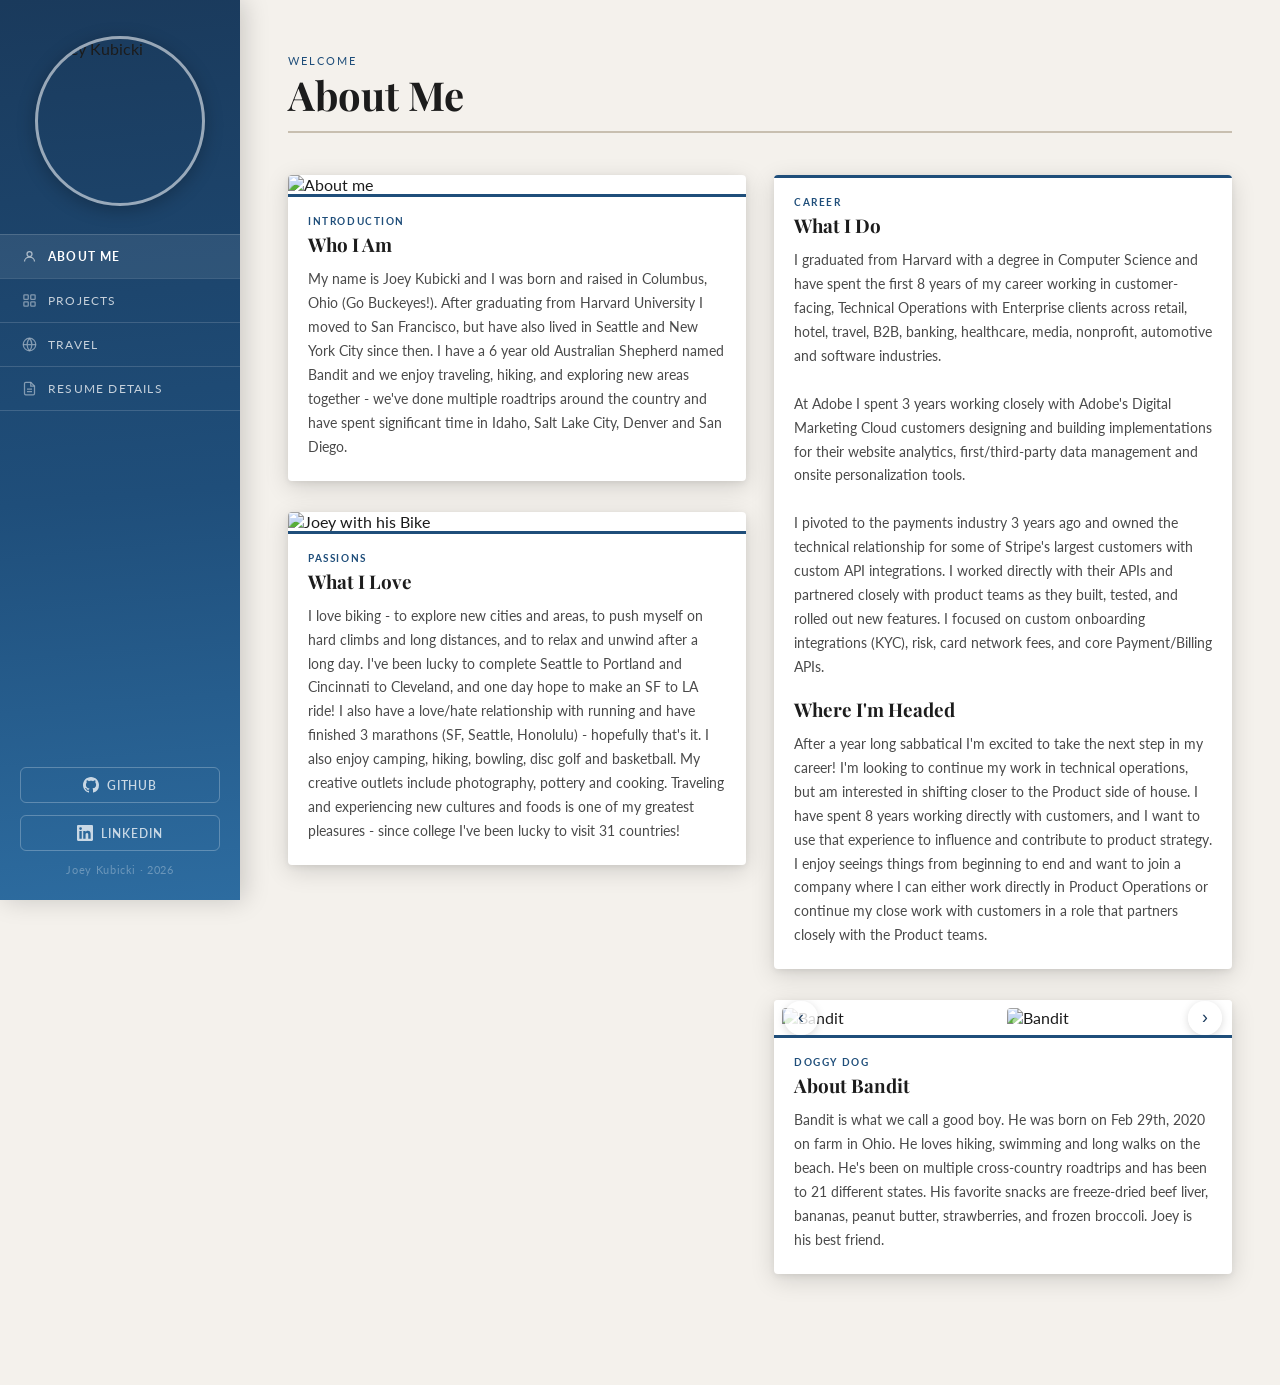
==== commit 635ced5f: "Reorder nav: move Travel above Resume Details Co-Authored-By: Claude Sonnet 5 <noreply@anthropic.com" ====
--- a/index.html
+++ b/index.html
@@ -41,6 +41,12 @@
         </svg>
         Projects
       </button>
+      <button class="nav-btn" data-target="travel">
+        <svg viewBox="0 0 24 24" fill="none" stroke="currentColor" stroke-width="2">
+          <circle cx="12" cy="12" r="10"/><path d="M2 12h20M12 2a15 15 0 0 1 0 20M12 2a15 15 0 0 0 0 20"/>
+        </svg>
+        Travel
+      </button>
       <button class="nav-btn" data-target="resume">
         <svg viewBox="0 0 24 24" fill="none" stroke="currentColor" stroke-width="2">
           <path d="M14 2H6a2 2 0 0 0-2 2v16a2 2 0 0 0 2 2h12a2 2 0 0 0 2-2V8z"/>
@@ -49,12 +55,6 @@
           <line x1="8" y1="17" x2="16" y2="17"/>
         </svg>
         Resume Details
-      </button>
-      <button class="nav-btn" data-target="travel">
-        <svg viewBox="0 0 24 24" fill="none" stroke="currentColor" stroke-width="2">
-          <circle cx="12" cy="12" r="10"/><path d="M2 12h20M12 2a15 15 0 0 1 0 20M12 2a15 15 0 0 0 0 20"/>
-        </svg>
-        Travel
       </button>
     </nav>
 
@@ -546,9 +546,18 @@
     <div class="tile-headline">Travel Tracker</div>
     <p class="tile-copy">A quick and easy application to track all of the National Parks, States, and Countries that you have visited
       with the ability to save memories and favorite parts about each area. Sign in using your Google Authentication to save your own profile!</p>
-    <a href="/travel-tracker-2/" target="_blank" rel="noopener" class="tile-cta">
-      Give it a try!
-    </a>
+    <div class="tile-cta-row">
+      <div class="tile-cta-hint">
+        Give it a try!
+        <svg class="tile-cta-arrow" width="34" height="34" viewBox="0 0 34 34" fill="none" aria-hidden="true">
+          <path d="M4 4C4 4 26 2 28 20" stroke="currentColor" stroke-width="2" stroke-linecap="round"/>
+          <path d="M20 18L28 20L27 12" stroke="currentColor" stroke-width="2" stroke-linecap="round" stroke-linejoin="round"/>
+        </svg>
+      </div>
+      <a href="/travel-tracker-2/" target="_blank" rel="noopener" class="tile-cta tile-cta-lg">
+        Open Travel Atlas
+      </a>
+    </div>
   </div>
 </div>
 
@@ -593,9 +602,18 @@
           some basic arithmetic. I reworked the Android application into an iOS version where you can select from Addition, Subtraction, Multiplication and Division with adjustable difficulty settings. I also included some
           other challenge modes (percentages, square roots, order of operations) and allow users to save test results and high scores.
         </p>
-        <a href="/math-counts/" target="_blank" rel="noopener" class="tile-cta">
-          Open Web App
-        </a>
+        <div class="tile-cta-row">
+          <div class="tile-cta-hint">
+            Give it a try!
+            <svg class="tile-cta-arrow" width="34" height="34" viewBox="0 0 34 34" fill="none" aria-hidden="true">
+              <path d="M4 4C4 4 26 2 28 20" stroke="currentColor" stroke-width="2" stroke-linecap="round"/>
+              <path d="M20 18L28 20L27 12" stroke="currentColor" stroke-width="2" stroke-linecap="round" stroke-linejoin="round"/>
+            </svg>
+          </div>
+          <a href="/math-counts/" target="_blank" rel="noopener" class="tile-cta tile-cta-lg">
+            Open Web App
+          </a>
+        </div>
       </div>
     </div>
 
--- a/styles.css
+++ b/styles.css
@@ -802,3 +802,35 @@
   transition: background 0.2s;
 }
 .tile-cta:hover { background: var(--blue-dark); }
+
+/* Larger CTA variant, centered under a pointing hint */
+.tile-cta-row {
+  position: relative;
+  display: flex;
+  flex-direction: column;
+  align-items: center;
+  margin-top: 16px;
+  padding-top: 30px;
+}
+
+.tile-cta-hint {
+  position: absolute;
+  top: 0;
+  left: 4%;
+  display: flex;
+  align-items: center;
+  gap: 2px;
+  font-family: 'Playfair Display', serif;
+  font-style: italic;
+  font-size: 0.88rem;
+  color: var(--blue-mid);
+  white-space: nowrap;
+}
+
+.tile-cta-arrow { color: var(--blue-mid); flex-shrink: 0; }
+
+.tile-cta-lg {
+  margin-top: 14px;
+  padding: 13px 26px;
+  font-size: 0.95rem;
+}
